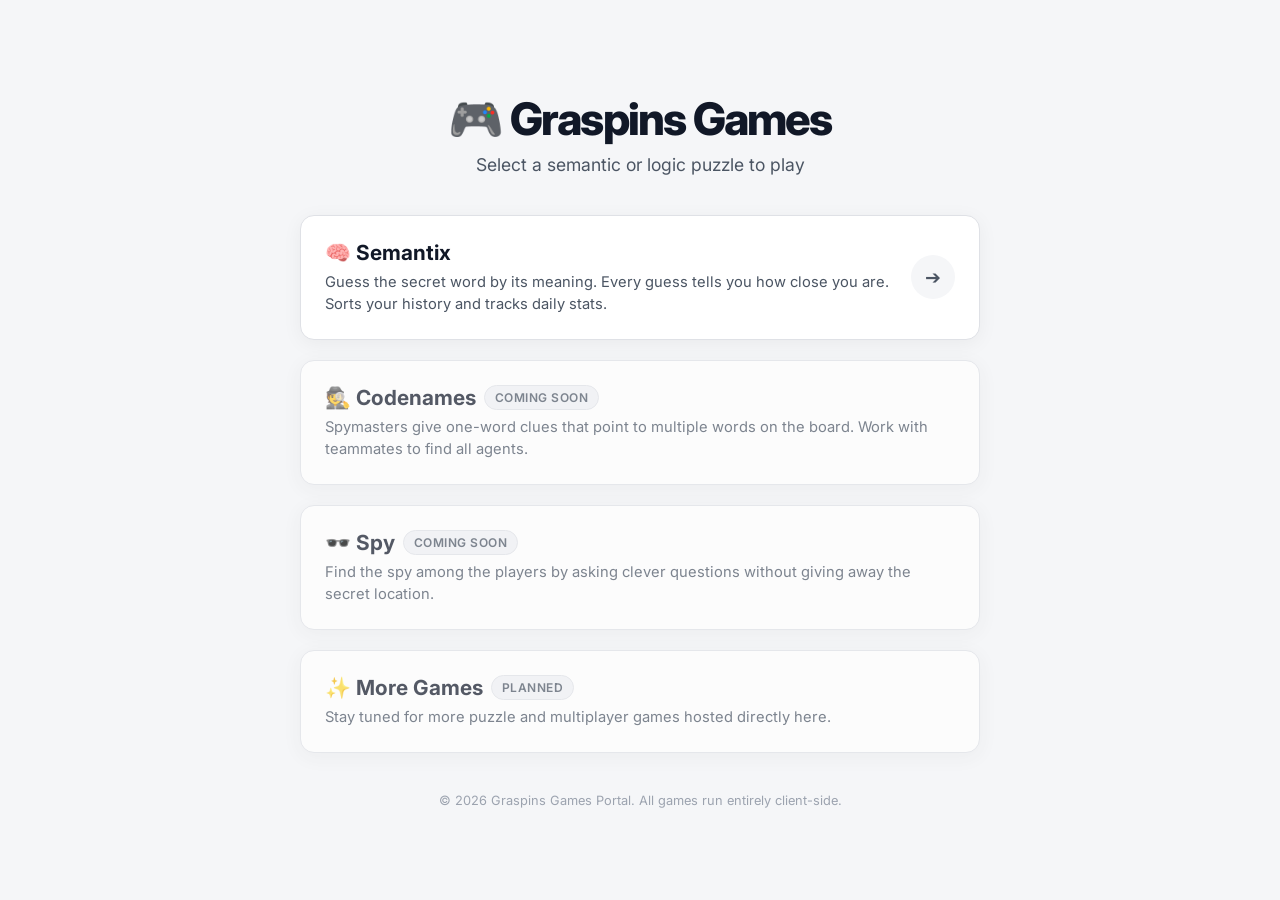
==== index.html @ 2d5f506f "Add Spy game to the list as coming soon" ====
<!DOCTYPE html>
<html lang="en">
<head>
  <meta charset="UTF-8">
  <meta name="viewport" content="width=device-width, initial-scale=1.0">
  <title>Games Portal — Graspins</title>
  <meta name="description" content="Play online word and logic games. Select a game to start playing.">
  <link rel="icon" href="data:image/svg+xml,<svg xmlns='http://www.w3.org/2000/svg' viewBox='0 0 100 100'><text y='.9em' font-size='90'>🎮</text></svg>">
  <link href="https://fonts.googleapis.com/css2?family=Inter:wght@300;400;500;600;700;800&display=swap" rel="stylesheet">
  <style>
    :root {
      --bg-page: #f5f6f8;
      --bg-card: #ffffff;
      --bg-hover: #fcfdfe;
      --border: #dfe1e6;
      --text-primary: #111827;
      --text-secondary: #4b5563;
      --text-muted: #9ca3af;
      --accent: #4f46e5;
      --accent-hover: #4338ca;
      --radius: 14px;
      --shadow: 0 4px 20px rgba(0, 0, 0, 0.05);
      --transition: all 0.25s ease;
    }

    * {
      box-sizing: border-box;
      margin: 0;
      padding: 0;
    }

    body {
      font-family: 'Inter', -apple-system, BlinkMacSystemFont, sans-serif;
      background: var(--bg-page);
      color: var(--text-primary);
      min-height: 100vh;
      display: flex;
      flex-direction: column;
      align-items: center;
      justify-content: center;
      padding: 24px;
    }

    .container {
      width: 100%;
      max-width: 680px;
      text-align: center;
    }

    header {
      margin-bottom: 40px;
    }

    .logo {
      font-size: 2.8rem;
      font-weight: 800;
      letter-spacing: -0.04em;
      color: var(--text-primary);
      display: flex;
      align-items: center;
      justify-content: center;
      gap: 12px;
      margin-bottom: 8px;
    }

    .subtitle {
      color: var(--text-secondary);
      font-size: 1.1rem;
      font-weight: 400;
    }

    .games-grid {
      display: flex;
      flex-direction: column;
      gap: 20px;
      margin-bottom: 40px;
    }

    .game-card {
      background: var(--bg-card);
      border: 1px solid var(--border);
      border-radius: var(--radius);
      padding: 24px;
      text-align: left;
      text-decoration: none;
      color: inherit;
      box-shadow: var(--shadow);
      display: flex;
      justify-content: space-between;
      align-items: center;
      transition: var(--transition);
      cursor: pointer;
      position: relative;
      overflow: hidden;
    }

    .game-card:hover {
      transform: translateY(-2px);
      border-color: var(--accent);
      box-shadow: 0 8px 30px rgba(79, 70, 229, 0.08);
    }

    .game-info {
      flex: 1;
      padding-right: 20px;
    }

    .game-title {
      font-size: 1.3rem;
      font-weight: 700;
      margin-bottom: 6px;
      display: flex;
      align-items: center;
      gap: 8px;
      color: var(--text-primary);
    }

    .game-desc {
      font-size: 0.92rem;
      color: var(--text-secondary);
      line-height: 1.5;
    }

    .game-arrow {
      width: 44px;
      height: 44px;
      background: var(--bg-page);
      border-radius: 50%;
      display: flex;
      align-items: center;
      justify-content: center;
      font-size: 1.2rem;
      color: var(--text-secondary);
      transition: var(--transition);
    }

    .game-card:hover .game-arrow {
      background: var(--accent);
      color: #fff;
      transform: translateX(4px);
    }

    /* Disabled/Coming Soon states */
    .game-card--disabled {
      cursor: not-allowed;
      opacity: 0.7;
    }

    .game-card--disabled:hover {
      transform: none;
      border-color: var(--border);
      box-shadow: var(--shadow);
    }

    .badge {
      font-size: 0.75rem;
      font-weight: 600;
      padding: 4px 10px;
      border-radius: 999px;
      text-transform: uppercase;
      letter-spacing: 0.04em;
    }

    .badge--coming-soon {
      background: #f0f1f4;
      color: var(--text-secondary);
      border: 1px solid var(--border);
    }

    footer {
      font-size: 0.8rem;
      color: var(--text-muted);
      margin-top: 20px;
    }

    @media (max-width: 480px) {
      .logo { font-size: 2.2rem; }
      .game-card { padding: 20px; }
      .game-arrow { display: none; }
    }
  </style>
</head>
<body>

  <div class="container">
    <header>
      <div class="logo">🎮 Graspins Games</div>
      <div class="subtitle">Select a semantic or logic puzzle to play</div>
    </header>

    <main class="games-grid">
      <!-- SEMANTIX -->
      <a href="Semantix/index.html" class="game-card" id="game-semantix">
        <div class="game-info">
          <div class="game-title">🧠 Semantix</div>
          <div class="game-desc">Guess the secret word by its meaning. Every guess tells you how close you are. Sorts your history and tracks daily stats.</div>
        </div>
        <div class="game-arrow">➔</div>
      </a>

      <!-- CODENAMES -->
      <div class="game-card game-card--disabled" id="game-codenames">
        <div class="game-info">
          <div class="game-title">
            🕵️ Codenames 
            <span class="badge badge--coming-soon">Coming Soon</span>
          </div>
          <div class="game-desc">Spymasters give one-word clues that point to multiple words on the board. Work with teammates to find all agents.</div>
        </div>
      </div>

      <!-- SPY -->
      <div class="game-card game-card--disabled" id="game-spy">
        <div class="game-info">
          <div class="game-title">
            🕶️ Spy 
            <span class="badge badge--coming-soon">Coming Soon</span>
          </div>
          <div class="game-desc">Find the spy among the players by asking clever questions without giving away the secret location.</div>
        </div>
      </div>

      <!-- FUTURE -->
      <div class="game-card game-card--disabled" id="game-future">
        <div class="game-info">
          <div class="game-title">
            ✨ More Games
            <span class="badge badge--coming-soon">Planned</span>
          </div>
          <div class="game-desc">Stay tuned for more puzzle and multiplayer games hosted directly here.</div>
        </div>
      </div>
    </main>

    <footer>
      &copy; 2026 Graspins Games Portal. All games run entirely client-side.
    </footer>
  </div>

</body>
</html>
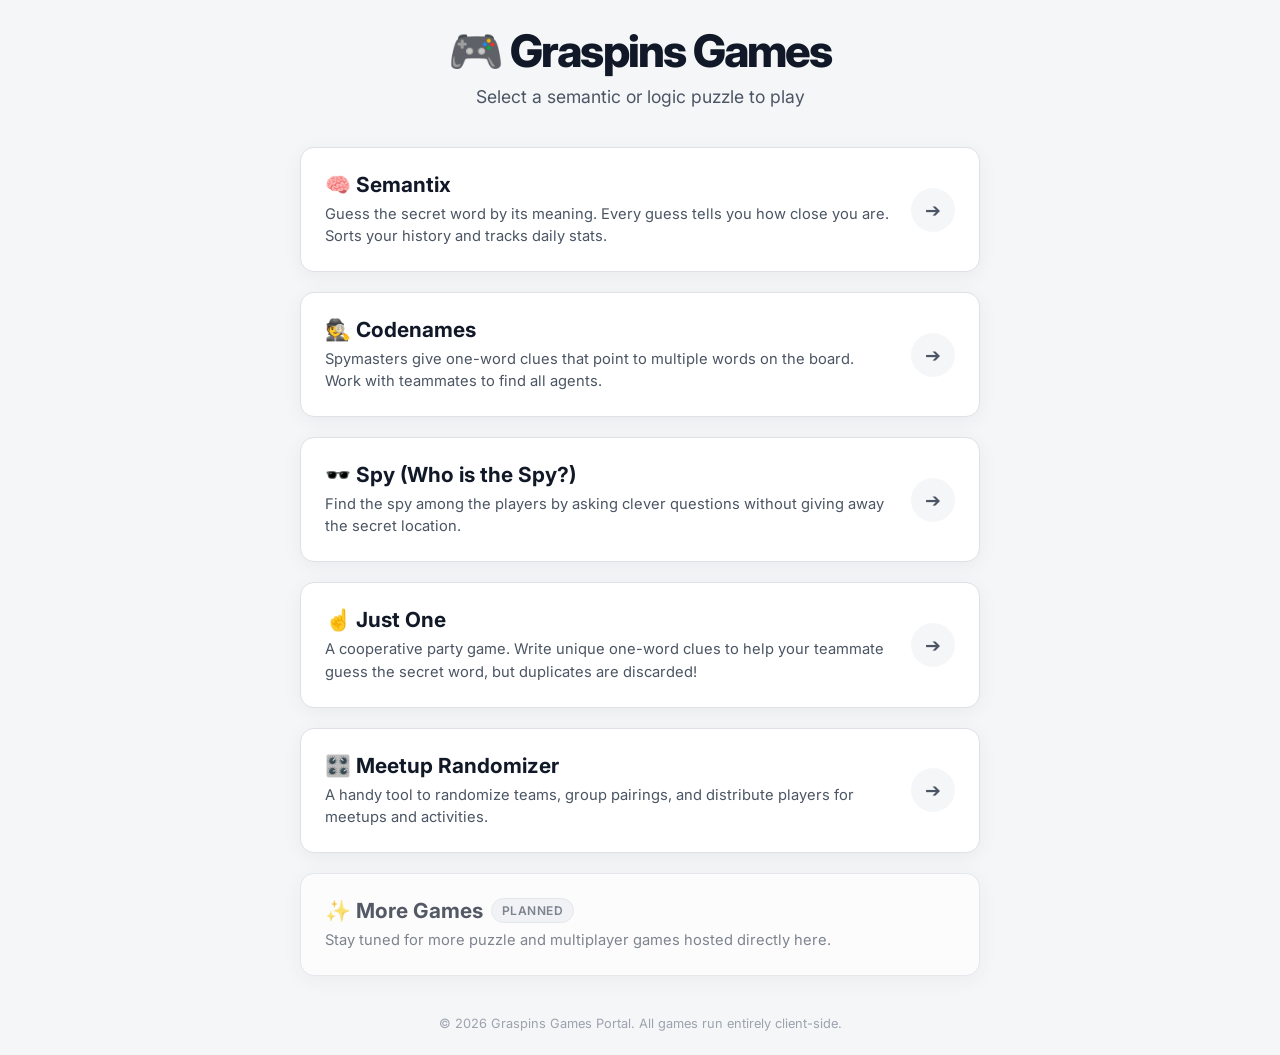
==== commit 618ab4d5: "feat: add new game modules for Just One, Mixer, Spy, and Codenames with updated project index" ====
--- a/index.html
+++ b/index.html
@@ -199,26 +199,40 @@
       </a>
 
       <!-- CODENAMES -->
-      <div class="game-card game-card--disabled" id="game-codenames">
-        <div class="game-info">
-          <div class="game-title">
-            🕵️ Codenames 
-            <span class="badge badge--coming-soon">Coming Soon</span>
-          </div>
+      <a href="codenames/index.html" class="game-card" id="game-codenames">
+        <div class="game-info">
+          <div class="game-title">🕵️ Codenames</div>
           <div class="game-desc">Spymasters give one-word clues that point to multiple words on the board. Work with teammates to find all agents.</div>
         </div>
-      </div>
+        <div class="game-arrow">➔</div>
+      </a>
 
       <!-- SPY -->
-      <div class="game-card game-card--disabled" id="game-spy">
-        <div class="game-info">
-          <div class="game-title">
-            🕶️ Spy 
-            <span class="badge badge--coming-soon">Coming Soon</span>
-          </div>
+      <a href="spy/index.html" class="game-card" id="game-spy">
+        <div class="game-info">
+          <div class="game-title">🕶️ Spy (Who is the Spy?)</div>
           <div class="game-desc">Find the spy among the players by asking clever questions without giving away the secret location.</div>
         </div>
-      </div>
+        <div class="game-arrow">➔</div>
+      </a>
+
+      <!-- JUST ONE -->
+      <a href="justone/index.html" class="game-card" id="game-justone">
+        <div class="game-info">
+          <div class="game-title">☝️ Just One</div>
+          <div class="game-desc">A cooperative party game. Write unique one-word clues to help your teammate guess the secret word, but duplicates are discarded!</div>
+        </div>
+        <div class="game-arrow">➔</div>
+      </a>
+
+      <!-- MEETUP RANDOMIZER -->
+      <a href="mixer/index.html" class="game-card" id="game-mixer">
+        <div class="game-info">
+          <div class="game-title">🎛️ Meetup Randomizer</div>
+          <div class="game-desc">A handy tool to randomize teams, group pairings, and distribute players for meetups and activities.</div>
+        </div>
+        <div class="game-arrow">➔</div>
+      </a>
 
       <!-- FUTURE -->
       <div class="game-card game-card--disabled" id="game-future">
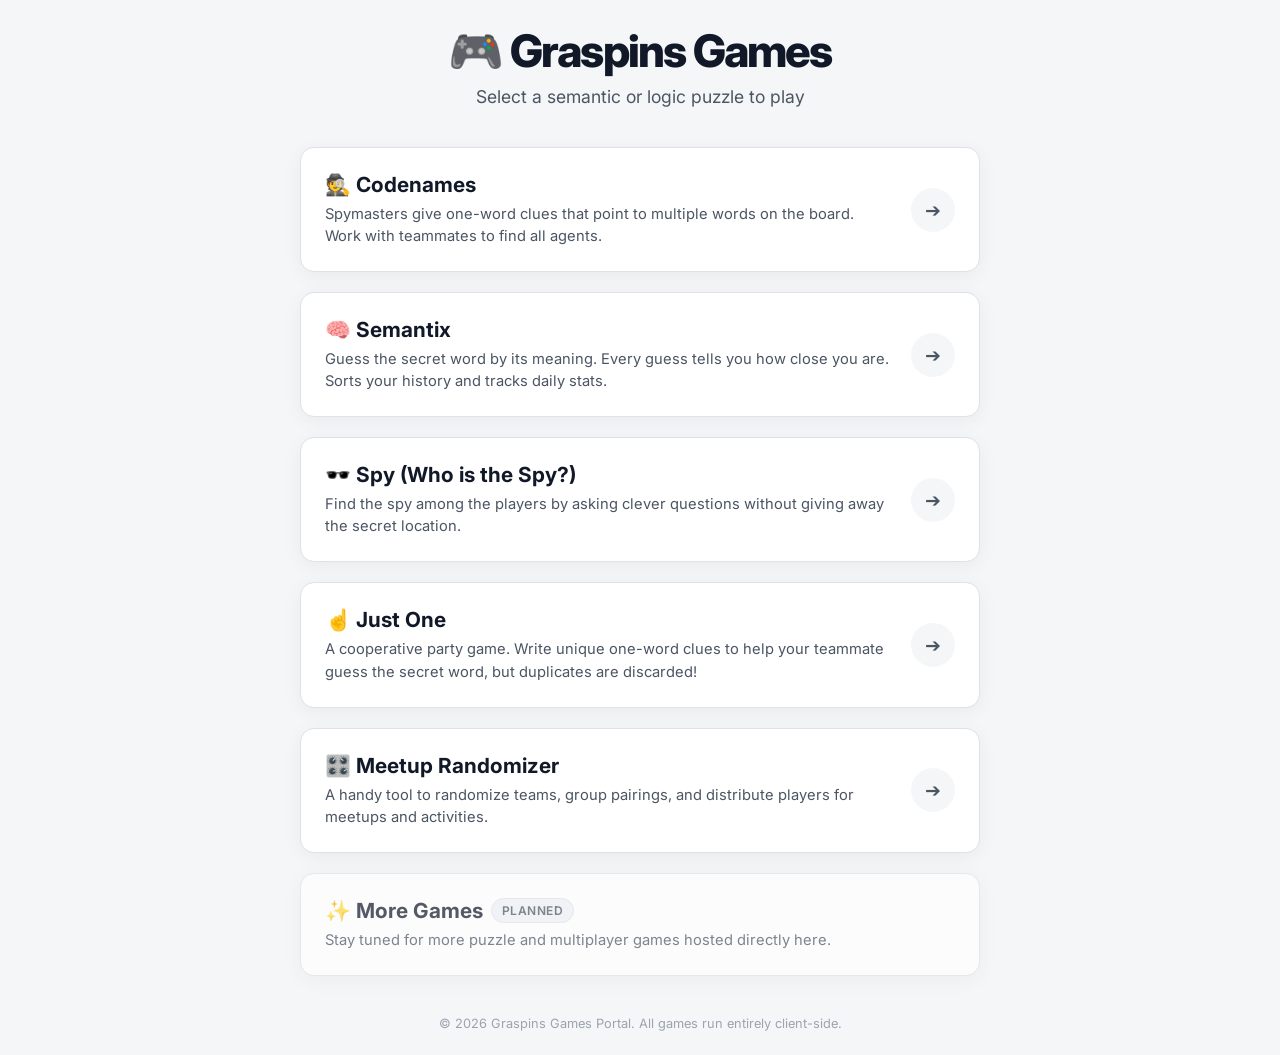
==== commit 2d50a27e: "style: refactor CSS indentation and formatting for consistency" ====
--- a/index.html
+++ b/index.html
@@ -1,255 +1,275 @@
 <!DOCTYPE html>
 <html lang="en">
+
 <head>
-  <meta charset="UTF-8">
-  <meta name="viewport" content="width=device-width, initial-scale=1.0">
-  <title>Games Portal — Graspins</title>
-  <meta name="description" content="Play online word and logic games. Select a game to start playing.">
-  <link rel="icon" href="data:image/svg+xml,<svg xmlns='http://www.w3.org/2000/svg' viewBox='0 0 100 100'><text y='.9em' font-size='90'>🎮</text></svg>">
-  <link href="https://fonts.googleapis.com/css2?family=Inter:wght@300;400;500;600;700;800&display=swap" rel="stylesheet">
-  <style>
-    :root {
-      --bg-page: #f5f6f8;
-      --bg-card: #ffffff;
-      --bg-hover: #fcfdfe;
-      --border: #dfe1e6;
-      --text-primary: #111827;
-      --text-secondary: #4b5563;
-      --text-muted: #9ca3af;
-      --accent: #4f46e5;
-      --accent-hover: #4338ca;
-      --radius: 14px;
-      --shadow: 0 4px 20px rgba(0, 0, 0, 0.05);
-      --transition: all 0.25s ease;
-    }
-
-    * {
-      box-sizing: border-box;
-      margin: 0;
-      padding: 0;
-    }
-
-    body {
-      font-family: 'Inter', -apple-system, BlinkMacSystemFont, sans-serif;
-      background: var(--bg-page);
-      color: var(--text-primary);
-      min-height: 100vh;
-      display: flex;
-      flex-direction: column;
-      align-items: center;
-      justify-content: center;
-      padding: 24px;
-    }
-
-    .container {
-      width: 100%;
-      max-width: 680px;
-      text-align: center;
-    }
-
-    header {
-      margin-bottom: 40px;
-    }
-
-    .logo {
-      font-size: 2.8rem;
-      font-weight: 800;
-      letter-spacing: -0.04em;
-      color: var(--text-primary);
-      display: flex;
-      align-items: center;
-      justify-content: center;
-      gap: 12px;
-      margin-bottom: 8px;
-    }
-
-    .subtitle {
-      color: var(--text-secondary);
-      font-size: 1.1rem;
-      font-weight: 400;
-    }
-
-    .games-grid {
-      display: flex;
-      flex-direction: column;
-      gap: 20px;
-      margin-bottom: 40px;
-    }
-
-    .game-card {
-      background: var(--bg-card);
-      border: 1px solid var(--border);
-      border-radius: var(--radius);
-      padding: 24px;
-      text-align: left;
-      text-decoration: none;
-      color: inherit;
-      box-shadow: var(--shadow);
-      display: flex;
-      justify-content: space-between;
-      align-items: center;
-      transition: var(--transition);
-      cursor: pointer;
-      position: relative;
-      overflow: hidden;
-    }
-
-    .game-card:hover {
-      transform: translateY(-2px);
-      border-color: var(--accent);
-      box-shadow: 0 8px 30px rgba(79, 70, 229, 0.08);
-    }
-
-    .game-info {
-      flex: 1;
-      padding-right: 20px;
-    }
-
-    .game-title {
-      font-size: 1.3rem;
-      font-weight: 700;
-      margin-bottom: 6px;
-      display: flex;
-      align-items: center;
-      gap: 8px;
-      color: var(--text-primary);
-    }
-
-    .game-desc {
-      font-size: 0.92rem;
-      color: var(--text-secondary);
-      line-height: 1.5;
-    }
-
-    .game-arrow {
-      width: 44px;
-      height: 44px;
-      background: var(--bg-page);
-      border-radius: 50%;
-      display: flex;
-      align-items: center;
-      justify-content: center;
-      font-size: 1.2rem;
-      color: var(--text-secondary);
-      transition: var(--transition);
-    }
-
-    .game-card:hover .game-arrow {
-      background: var(--accent);
-      color: #fff;
-      transform: translateX(4px);
-    }
-
-    /* Disabled/Coming Soon states */
-    .game-card--disabled {
-      cursor: not-allowed;
-      opacity: 0.7;
-    }
-
-    .game-card--disabled:hover {
-      transform: none;
-      border-color: var(--border);
-      box-shadow: var(--shadow);
-    }
-
-    .badge {
-      font-size: 0.75rem;
-      font-weight: 600;
-      padding: 4px 10px;
-      border-radius: 999px;
-      text-transform: uppercase;
-      letter-spacing: 0.04em;
-    }
-
-    .badge--coming-soon {
-      background: #f0f1f4;
-      color: var(--text-secondary);
-      border: 1px solid var(--border);
-    }
-
-    footer {
-      font-size: 0.8rem;
-      color: var(--text-muted);
-      margin-top: 20px;
-    }
-
-    @media (max-width: 480px) {
-      .logo { font-size: 2.2rem; }
-      .game-card { padding: 20px; }
-      .game-arrow { display: none; }
-    }
-  </style>
+    <meta charset="UTF-8">
+    <meta name="viewport" content="width=device-width, initial-scale=1.0">
+    <title>Games Portal — Graspins</title>
+    <meta name="description" content="Play online word and logic games. Select a game to start playing.">
+    <link rel="icon"
+        href="data:image/svg+xml,<svg xmlns='http://www.w3.org/2000/svg' viewBox='0 0 100 100'><text y='.9em' font-size='90'>🎮</text></svg>">
+    <link href="https://fonts.googleapis.com/css2?family=Inter:wght@300;400;500;600;700;800&display=swap"
+        rel="stylesheet">
+    <style>
+        :root {
+            --bg-page: #f5f6f8;
+            --bg-card: #ffffff;
+            --bg-hover: #fcfdfe;
+            --border: #dfe1e6;
+            --text-primary: #111827;
+            --text-secondary: #4b5563;
+            --text-muted: #9ca3af;
+            --accent: #4f46e5;
+            --accent-hover: #4338ca;
+            --radius: 14px;
+            --shadow: 0 4px 20px rgba(0, 0, 0, 0.05);
+            --transition: all 0.25s ease;
+        }
+
+        * {
+            box-sizing: border-box;
+            margin: 0;
+            padding: 0;
+        }
+
+        body {
+            font-family: 'Inter', -apple-system, BlinkMacSystemFont, sans-serif;
+            background: var(--bg-page);
+            color: var(--text-primary);
+            min-height: 100vh;
+            display: flex;
+            flex-direction: column;
+            align-items: center;
+            justify-content: center;
+            padding: 24px;
+        }
+
+        .container {
+            width: 100%;
+            max-width: 680px;
+            text-align: center;
+        }
+
+        header {
+            margin-bottom: 40px;
+        }
+
+        .logo {
+            font-size: 2.8rem;
+            font-weight: 800;
+            letter-spacing: -0.04em;
+            color: var(--text-primary);
+            display: flex;
+            align-items: center;
+            justify-content: center;
+            gap: 12px;
+            margin-bottom: 8px;
+        }
+
+        .subtitle {
+            color: var(--text-secondary);
+            font-size: 1.1rem;
+            font-weight: 400;
+        }
+
+        .games-grid {
+            display: flex;
+            flex-direction: column;
+            gap: 20px;
+            margin-bottom: 40px;
+        }
+
+        .game-card {
+            background: var(--bg-card);
+            border: 1px solid var(--border);
+            border-radius: var(--radius);
+            padding: 24px;
+            text-align: left;
+            text-decoration: none;
+            color: inherit;
+            box-shadow: var(--shadow);
+            display: flex;
+            justify-content: space-between;
+            align-items: center;
+            transition: var(--transition);
+            cursor: pointer;
+            position: relative;
+            overflow: hidden;
+        }
+
+        .game-card:hover {
+            transform: translateY(-2px);
+            border-color: var(--accent);
+            box-shadow: 0 8px 30px rgba(79, 70, 229, 0.08);
+        }
+
+        .game-info {
+            flex: 1;
+            padding-right: 20px;
+        }
+
+        .game-title {
+            font-size: 1.3rem;
+            font-weight: 700;
+            margin-bottom: 6px;
+            display: flex;
+            align-items: center;
+            gap: 8px;
+            color: var(--text-primary);
+        }
+
+        .game-desc {
+            font-size: 0.92rem;
+            color: var(--text-secondary);
+            line-height: 1.5;
+        }
+
+        .game-arrow {
+            width: 44px;
+            height: 44px;
+            background: var(--bg-page);
+            border-radius: 50%;
+            display: flex;
+            align-items: center;
+            justify-content: center;
+            font-size: 1.2rem;
+            color: var(--text-secondary);
+            transition: var(--transition);
+        }
+
+        .game-card:hover .game-arrow {
+            background: var(--accent);
+            color: #fff;
+            transform: translateX(4px);
+        }
+
+        /* Disabled/Coming Soon states */
+        .game-card--disabled {
+            cursor: not-allowed;
+            opacity: 0.7;
+        }
+
+        .game-card--disabled:hover {
+            transform: none;
+            border-color: var(--border);
+            box-shadow: var(--shadow);
+        }
+
+        .badge {
+            font-size: 0.75rem;
+            font-weight: 600;
+            padding: 4px 10px;
+            border-radius: 999px;
+            text-transform: uppercase;
+            letter-spacing: 0.04em;
+        }
+
+        .badge--coming-soon {
+            background: #f0f1f4;
+            color: var(--text-secondary);
+            border: 1px solid var(--border);
+        }
+
+        footer {
+            font-size: 0.8rem;
+            color: var(--text-muted);
+            margin-top: 20px;
+        }
+
+        @media (max-width: 480px) {
+            .logo {
+                font-size: 2.2rem;
+            }
+
+            .game-card {
+                padding: 20px;
+            }
+
+            .game-arrow {
+                display: none;
+            }
+        }
+    </style>
 </head>
+
 <body>
 
-  <div class="container">
-    <header>
-      <div class="logo">🎮 Graspins Games</div>
-      <div class="subtitle">Select a semantic or logic puzzle to play</div>
-    </header>
-
-    <main class="games-grid">
-      <!-- SEMANTIX -->
-      <a href="Semantix/index.html" class="game-card" id="game-semantix">
-        <div class="game-info">
-          <div class="game-title">🧠 Semantix</div>
-          <div class="game-desc">Guess the secret word by its meaning. Every guess tells you how close you are. Sorts your history and tracks daily stats.</div>
-        </div>
-        <div class="game-arrow">➔</div>
-      </a>
-
-      <!-- CODENAMES -->
-      <a href="codenames/index.html" class="game-card" id="game-codenames">
-        <div class="game-info">
-          <div class="game-title">🕵️ Codenames</div>
-          <div class="game-desc">Spymasters give one-word clues that point to multiple words on the board. Work with teammates to find all agents.</div>
-        </div>
-        <div class="game-arrow">➔</div>
-      </a>
-
-      <!-- SPY -->
-      <a href="spy/index.html" class="game-card" id="game-spy">
-        <div class="game-info">
-          <div class="game-title">🕶️ Spy (Who is the Spy?)</div>
-          <div class="game-desc">Find the spy among the players by asking clever questions without giving away the secret location.</div>
-        </div>
-        <div class="game-arrow">➔</div>
-      </a>
-
-      <!-- JUST ONE -->
-      <a href="justone/index.html" class="game-card" id="game-justone">
-        <div class="game-info">
-          <div class="game-title">☝️ Just One</div>
-          <div class="game-desc">A cooperative party game. Write unique one-word clues to help your teammate guess the secret word, but duplicates are discarded!</div>
-        </div>
-        <div class="game-arrow">➔</div>
-      </a>
-
-      <!-- MEETUP RANDOMIZER -->
-      <a href="mixer/index.html" class="game-card" id="game-mixer">
-        <div class="game-info">
-          <div class="game-title">🎛️ Meetup Randomizer</div>
-          <div class="game-desc">A handy tool to randomize teams, group pairings, and distribute players for meetups and activities.</div>
-        </div>
-        <div class="game-arrow">➔</div>
-      </a>
-
-      <!-- FUTURE -->
-      <div class="game-card game-card--disabled" id="game-future">
-        <div class="game-info">
-          <div class="game-title">
-            ✨ More Games
-            <span class="badge badge--coming-soon">Planned</span>
-          </div>
-          <div class="game-desc">Stay tuned for more puzzle and multiplayer games hosted directly here.</div>
-        </div>
-      </div>
-    </main>
-
-    <footer>
-      &copy; 2026 Graspins Games Portal. All games run entirely client-side.
-    </footer>
-  </div>
+    <div class="container">
+        <header>
+            <div class="logo">🎮 Graspins Games</div>
+            <div class="subtitle">Select a semantic or logic puzzle to play</div>
+        </header>
+
+        <main class="games-grid">
+
+            <!-- CODENAMES -->
+            <a href="codenames/index.html" class="game-card" id="game-codenames">
+                <div class="game-info">
+                    <div class="game-title">🕵️ Codenames</div>
+                    <div class="game-desc">Spymasters give one-word clues that point to multiple words on the board.
+                        Work
+                        with teammates to find all agents.</div>
+                </div>
+                <div class="game-arrow">➔</div>
+            </a>
+
+            <!-- SEMANTIX -->
+            <a href="Semantix/index.html" class="game-card" id="game-semantix">
+                <div class="game-info">
+                    <div class="game-title">🧠 Semantix</div>
+                    <div class="game-desc">Guess the secret word by its meaning. Every guess tells you how close you
+                        are. Sorts your history and tracks daily stats.</div>
+                </div>
+                <div class="game-arrow">➔</div>
+            </a>
+
+            <!-- SPY -->
+            <a href="spy/index.html" class="game-card" id="game-spy">
+                <div class="game-info">
+                    <div class="game-title">🕶️ Spy (Who is the Spy?)</div>
+                    <div class="game-desc">Find the spy among the players by asking clever questions without giving away
+                        the secret location.</div>
+                </div>
+                <div class="game-arrow">➔</div>
+            </a>
+
+            <!-- JUST ONE -->
+            <a href="justone/index.html" class="game-card" id="game-justone">
+                <div class="game-info">
+                    <div class="game-title">☝️ Just One</div>
+                    <div class="game-desc">A cooperative party game. Write unique one-word clues to help your teammate
+                        guess the secret word, but duplicates are discarded!</div>
+                </div>
+                <div class="game-arrow">➔</div>
+            </a>
+
+            <!-- MEETUP RANDOMIZER -->
+            <a href="mixer/index.html" class="game-card" id="game-mixer">
+                <div class="game-info">
+                    <div class="game-title">🎛️ Meetup Randomizer</div>
+                    <div class="game-desc">A handy tool to randomize teams, group pairings, and distribute players for
+                        meetups and activities.</div>
+                </div>
+                <div class="game-arrow">➔</div>
+            </a>
+
+            <!-- FUTURE -->
+            <div class="game-card game-card--disabled" id="game-future">
+                <div class="game-info">
+                    <div class="game-title">
+                        ✨ More Games
+                        <span class="badge badge--coming-soon">Planned</span>
+                    </div>
+                    <div class="game-desc">Stay tuned for more puzzle and multiplayer games hosted directly here.</div>
+                </div>
+            </div>
+        </main>
+
+        <footer>
+            &copy; 2026 Graspins Games Portal. All games run entirely client-side.
+        </footer>
+    </div>
 
 </body>
+
 </html>
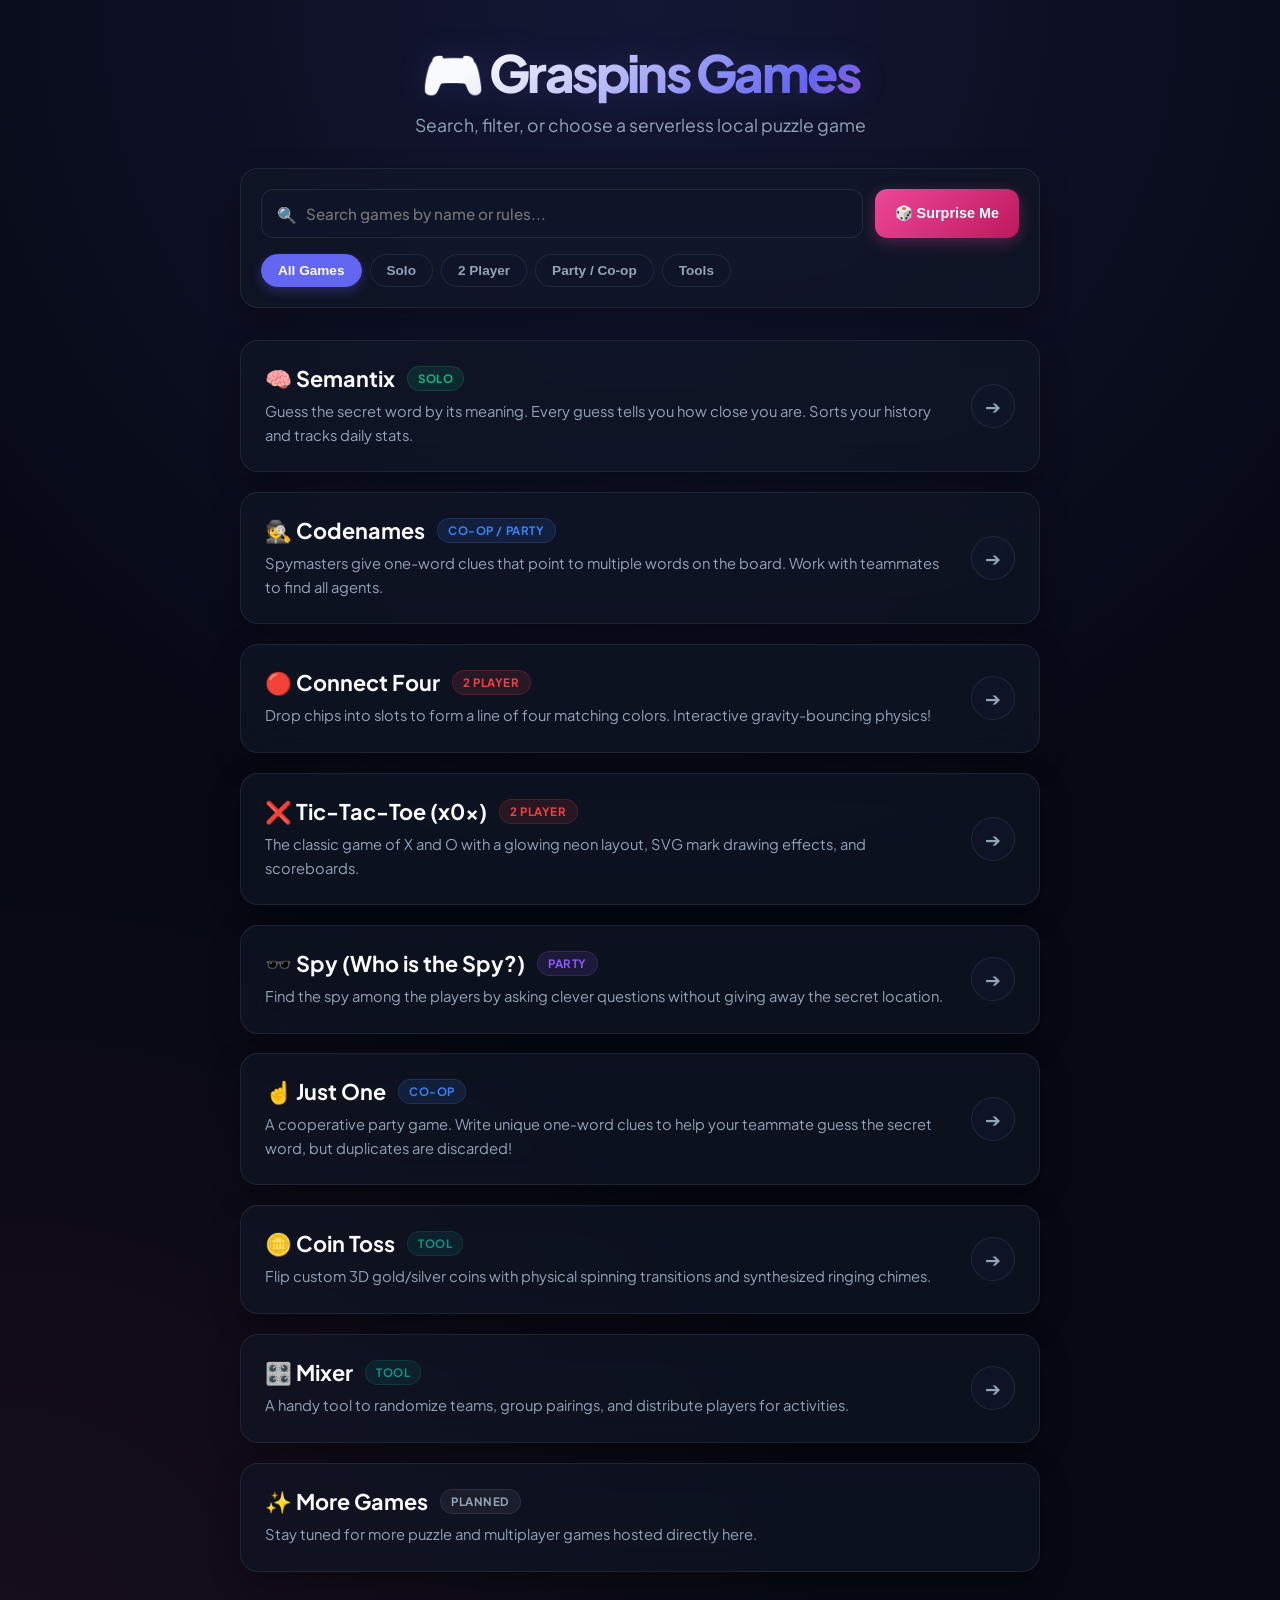
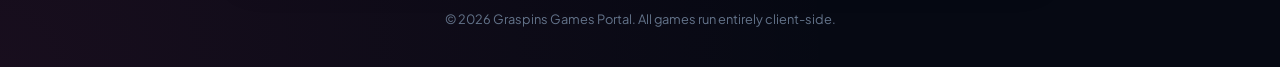
==== commit 48460476: "feat: add Tic-Tac-Toe, Cointoss, and Connect4 games with initial project structure" ====
--- a/index.html
+++ b/index.html
@@ -1,29 +1,27 @@
 <!DOCTYPE html>
 <html lang="en">
-
 <head>
     <meta charset="UTF-8">
     <meta name="viewport" content="width=device-width, initial-scale=1.0">
-    <title>Games Portal — Graspins</title>
-    <meta name="description" content="Play online word and logic games. Select a game to start playing.">
-    <link rel="icon"
-        href="data:image/svg+xml,<svg xmlns='http://www.w3.org/2000/svg' viewBox='0 0 100 100'><text y='.9em' font-size='90'>🎮</text></svg>">
-    <link href="https://fonts.googleapis.com/css2?family=Inter:wght@300;400;500;600;700;800&display=swap"
-        rel="stylesheet">
+    <title>Graspins Games Portal</title>
+    <meta name="description" content="Play online word, logic, and local 2-player board games. Select a category or search to find your game.">
+    <link rel="icon" href="data:image/svg+xml,<svg xmlns='http://www.w3.org/2000/svg' viewBox='0 0 100 100'><text y='.9em' font-size='90'>🎮</text></svg>">
+    <link href="https://fonts.googleapis.com/css2?family=Plus+Jakarta+Sans:wght@300;400;500;600;700;800&display=swap" rel="stylesheet">
     <style>
         :root {
-            --bg-page: #f5f6f8;
-            --bg-card: #ffffff;
-            --bg-hover: #fcfdfe;
-            --border: #dfe1e6;
-            --text-primary: #111827;
-            --text-secondary: #4b5563;
-            --text-muted: #9ca3af;
-            --accent: #4f46e5;
-            --accent-hover: #4338ca;
-            --radius: 14px;
-            --shadow: 0 4px 20px rgba(0, 0, 0, 0.05);
-            --transition: all 0.25s ease;
+            --bg-page: #060913;
+            --bg-card: rgba(17, 24, 39, 0.6);
+            --bg-hover: rgba(30, 41, 59, 0.8);
+            --border: rgba(255, 255, 255, 0.08);
+            --border-hover: rgba(99, 102, 241, 0.4);
+            --text-primary: #f8fafc;
+            --text-secondary: #94a3b8;
+            --text-muted: #64748b;
+            --accent: #6366f1;
+            --accent-hover: #4f46e5;
+            --radius: 18px;
+            --shadow: 0 10px 30px rgba(0, 0, 0, 0.3);
+            --transition: all 0.3s cubic-bezier(0.4, 0, 0.2, 1);
         }
 
         * {
@@ -33,37 +31,44 @@
         }
 
         body {
-            font-family: 'Inter', -apple-system, BlinkMacSystemFont, sans-serif;
+            font-family: 'Plus Jakarta Sans', sans-serif;
             background: var(--bg-page);
+            background-image: 
+                radial-gradient(circle at 50% 0%, rgba(99, 102, 241, 0.15) 0%, transparent 50%),
+                radial-gradient(circle at 0% 100%, rgba(236, 72, 153, 0.08) 0%, transparent 40%);
             color: var(--text-primary);
             min-height: 100vh;
             display: flex;
             flex-direction: column;
             align-items: center;
-            justify-content: center;
-            padding: 24px;
+            justify-content: flex-start;
+            padding: 40px 24px;
+            overflow-y: scroll;
         }
 
         .container {
             width: 100%;
-            max-width: 680px;
+            max-width: 800px;
             text-align: center;
         }
 
         header {
-            margin-bottom: 40px;
+            margin-bottom: 32px;
         }
 
         .logo {
-            font-size: 2.8rem;
+            font-size: 3.2rem;
             font-weight: 800;
-            letter-spacing: -0.04em;
-            color: var(--text-primary);
+            letter-spacing: -0.05em;
+            margin-bottom: 8px;
+            background: linear-gradient(135deg, #f8fafc 30%, #6366f1 70%, #ec4899 100%);
+            -webkit-background-clip: text;
+            -webkit-text-fill-color: transparent;
+            filter: drop-shadow(0 0 15px rgba(99, 102, 241, 0.15));
             display: flex;
             align-items: center;
             justify-content: center;
-            gap: 12px;
-            margin-bottom: 8px;
+            gap: 16px;
         }
 
         .subtitle {
@@ -72,9 +77,127 @@
             font-weight: 400;
         }
 
+        /* Filter & Search Bar Section */
+        .controls-panel {
+            background: var(--bg-card);
+            border: 1px solid var(--border);
+            backdrop-filter: blur(16px);
+            border-radius: var(--radius);
+            padding: 20px;
+            margin-bottom: 32px;
+            box-shadow: var(--shadow);
+            display: flex;
+            flex-direction: column;
+            gap: 16px;
+        }
+
+        .search-row {
+            display: flex;
+            gap: 12px;
+            width: 100%;
+        }
+
+        .search-wrapper {
+            position: relative;
+            flex: 1;
+        }
+
+        .search-wrapper::before {
+            content: "🔍";
+            position: absolute;
+            left: 16px;
+            top: 50%;
+            transform: translateY(-50%);
+            font-size: 1rem;
+            color: var(--text-secondary);
+            pointer-events: none;
+        }
+
+        .search-input {
+            width: 100%;
+            background: rgba(15, 23, 42, 0.8);
+            border: 1px solid var(--border);
+            border-radius: 12px;
+            padding: 14px 14px 14px 44px;
+            color: #fff;
+            font-family: inherit;
+            font-size: 0.95rem;
+            font-weight: 500;
+            transition: var(--transition);
+        }
+
+        .search-input:focus {
+            outline: none;
+            border-color: var(--accent);
+            box-shadow: 0 0 15px rgba(99, 102, 241, 0.2);
+            background: rgba(15, 23, 42, 0.95);
+        }
+
+        .btn-surprise {
+            background: linear-gradient(135deg, #ec4899 0%, #be185d 100%);
+            color: #fff;
+            border: none;
+            border-radius: 12px;
+            padding: 0 20px;
+            font-size: 0.9rem;
+            font-weight: 700;
+            cursor: pointer;
+            box-shadow: 0 4px 15px rgba(236, 72, 153, 0.3);
+            white-space: nowrap;
+            transition: var(--transition);
+            display: flex;
+            align-items: center;
+            gap: 8px;
+        }
+
+        .btn-surprise:hover {
+            transform: translateY(-1px);
+            box-shadow: 0 6px 20px rgba(236, 72, 153, 0.45);
+        }
+
+        .btn-surprise:disabled {
+            background: var(--bg-hover);
+            color: var(--text-muted);
+            box-shadow: none;
+            cursor: not-allowed;
+            transform: none;
+        }
+
+        .filter-tabs {
+            display: flex;
+            gap: 8px;
+            flex-wrap: wrap;
+            justify-content: flex-start;
+        }
+
+        .filter-tab {
+            background: rgba(15, 23, 42, 0.5);
+            border: 1px solid var(--border);
+            color: var(--text-secondary);
+            padding: 8px 16px;
+            border-radius: 20px;
+            font-size: 0.85rem;
+            font-weight: 600;
+            cursor: pointer;
+            transition: var(--transition);
+        }
+
+        .filter-tab:hover {
+            color: var(--text-primary);
+            border-color: rgba(255, 255, 255, 0.2);
+        }
+
+        .filter-tab--active {
+            background: var(--accent);
+            border-color: var(--accent);
+            color: #fff;
+            box-shadow: 0 4px 12px rgba(99, 102, 241, 0.3);
+        }
+
+        /* Games Grid List */
         .games-grid {
-            display: flex;
-            flex-direction: column;
+            display: grid;
+            grid-template-columns: 1fr;
             gap: 20px;
             margin-bottom: 40px;
         }
@@ -83,6 +206,7 @@
             background: var(--bg-card);
             border: 1px solid var(--border);
             border-radius: var(--radius);
+            backdrop-filter: blur(16px);
             padding: 24px;
             text-align: left;
             text-decoration: none;
@@ -94,13 +218,31 @@
             transition: var(--transition);
             cursor: pointer;
             position: relative;
-            overflow: hidden;
+            animation: fadeIn 0.4s cubic-bezier(0.2, 0.8, 0.2, 1) forwards;
+        }
+
+        .game-card.hidden {
+            display: none !important;
+        }
+
+        @keyframes fadeIn {
+            from { opacity: 0; transform: translateY(16px) scale(0.98); }
+            to { opacity: 1; transform: translateY(0) scale(1); }
         }
 
         .game-card:hover {
-            transform: translateY(-2px);
-            border-color: var(--accent);
-            box-shadow: 0 8px 30px rgba(79, 70, 229, 0.08);
+            transform: translateY(-3px);
+            border-color: var(--border-hover);
+            box-shadow: 0 10px 30px rgba(99, 102, 241, 0.15);
+            background: var(--bg-hover);
+        }
+
+        /* Card highlight during Shuffle */
+        .game-card.card--highlighted {
+            border-color: #ec4899 !important;
+            box-shadow: 0 0 25px rgba(236, 72, 153, 0.6) !important;
+            transform: translateY(-6px) scale(1.02) !important;
+            background: rgba(236, 72, 153, 0.12) !important;
         }
 
         .game-info {
@@ -109,25 +251,26 @@
         }
 
         .game-title {
-            font-size: 1.3rem;
+            font-size: 1.35rem;
             font-weight: 700;
-            margin-bottom: 6px;
+            margin-bottom: 8px;
             display: flex;
             align-items: center;
-            gap: 8px;
+            gap: 12px;
             color: var(--text-primary);
         }
 
         .game-desc {
             font-size: 0.92rem;
             color: var(--text-secondary);
-            line-height: 1.5;
+            line-height: 1.6;
         }
 
         .game-arrow {
             width: 44px;
             height: 44px;
-            background: var(--bg-page);
+            background: rgba(15, 23, 42, 0.8);
+            border: 1px solid var(--border);
             border-radius: 50%;
             display: flex;
             align-items: center;
@@ -139,35 +282,45 @@
 
         .game-card:hover .game-arrow {
             background: var(--accent);
+            border-color: var(--accent);
             color: #fff;
             transform: translateX(4px);
         }
 
-        /* Disabled/Coming Soon states */
+        /* Disabled Card */
         .game-card--disabled {
             cursor: not-allowed;
-            opacity: 0.7;
+            opacity: 0.5;
         }
 
         .game-card--disabled:hover {
             transform: none;
             border-color: var(--border);
             box-shadow: var(--shadow);
-        }
-
+            background: var(--bg-card);
+        }
+
+        /* Categorized Badges */
         .badge {
-            font-size: 0.75rem;
-            font-weight: 600;
+            font-size: 0.72rem;
+            font-weight: 700;
             padding: 4px 10px;
             border-radius: 999px;
             text-transform: uppercase;
-            letter-spacing: 0.04em;
-        }
+            letter-spacing: 0.05em;
+            border: 1px solid transparent;
+        }
+
+        .badge--solo { background: rgba(16, 185, 129, 0.12); color: #10b981; border-color: rgba(16, 185, 129, 0.2); }
+        .badge--coop { background: rgba(59, 130, 246, 0.12); color: #3b82f6; border-color: rgba(59, 130, 246, 0.2); }
+        .badge--party { background: rgba(139, 92, 246, 0.12); color: #8b5cf6; border-color: rgba(139, 92, 246, 0.2); }
+        .badge--2player { background: rgba(239, 68, 68, 0.12); color: #ef4444; border-color: rgba(239, 68, 68, 0.2); }
+        .badge--tool { background: rgba(13, 148, 136, 0.12); color: #0d9488; border-color: rgba(13, 148, 136, 0.2); }
 
         .badge--coming-soon {
-            background: #f0f1f4;
+            background: rgba(255, 255, 255, 0.05);
             color: var(--text-secondary);
-            border: 1px solid var(--border);
+            border-color: var(--border);
         }
 
         footer {
@@ -176,57 +329,101 @@
             margin-top: 20px;
         }
 
-        @media (max-width: 480px) {
-            .logo {
-                font-size: 2.2rem;
-            }
-
-            .game-card {
-                padding: 20px;
-            }
-
-            .game-arrow {
-                display: none;
-            }
+        @media (max-width: 640px) {
+            .logo { font-size: 2.4rem; }
+            .controls-panel { padding: 14px; }
+            .search-row { flex-direction: column; }
+            .btn-surprise { height: 48px; justify-content: center; }
+            .game-arrow { display: none; }
         }
     </style>
 </head>
-
 <body>
 
     <div class="container">
         <header>
             <div class="logo">🎮 Graspins Games</div>
-            <div class="subtitle">Select a semantic or logic puzzle to play</div>
+            <div class="subtitle">Search, filter, or choose a serverless local puzzle game</div>
         </header>
 
-        <main class="games-grid">
-
-            <!-- CODENAMES -->
-            <a href="codenames/index.html" class="game-card" id="game-codenames">
-                <div class="game-info">
-                    <div class="game-title">🕵️ Codenames</div>
-                    <div class="game-desc">Spymasters give one-word clues that point to multiple words on the board.
-                        Work
-                        with teammates to find all agents.</div>
-                </div>
-                <div class="game-arrow">➔</div>
-            </a>
+        <!-- Controls Dashboard -->
+        <div class="controls-panel">
+            <div class="search-row">
+                <div class="search-wrapper">
+                    <input type="text" id="search-input" class="search-input" placeholder="Search games by name or rules..." autocomplete="off">
+                </div>
+                <button class="btn-surprise" id="btn-surprise">🎲 Surprise Me</button>
+            </div>
+            
+            <div class="filter-tabs">
+                <button class="filter-tab filter-tab--active" data-filter="all">All Games</button>
+                <button class="filter-tab" data-filter="solo">Solo</button>
+                <button class="filter-tab" data-filter="2player">2 Player</button>
+                <button class="filter-tab" data-filter="party">Party / Co-op</button>
+                <button class="filter-tab" data-filter="tool">Tools</button>
+            </div>
+        </div>
+
+        <!-- Games List Grid -->
+        <main class="games-grid" id="games-grid">
 
             <!-- SEMANTIX -->
-            <a href="Semantix/index.html" class="game-card" id="game-semantix">
-                <div class="game-info">
-                    <div class="game-title">🧠 Semantix</div>
+            <a href="Semantix/index.html" class="game-card" data-category="solo">
+                <div class="game-info">
+                    <div class="game-title">
+                        🧠 Semantix
+                        <span class="badge badge--solo">Solo</span>
+                    </div>
                     <div class="game-desc">Guess the secret word by its meaning. Every guess tells you how close you
                         are. Sorts your history and tracks daily stats.</div>
                 </div>
                 <div class="game-arrow">➔</div>
             </a>
 
+            <!-- CODENAMES -->
+            <a href="codenames/index.html" class="game-card" data-category="party">
+                <div class="game-info">
+                    <div class="game-title">
+                        🕵️ Codenames
+                        <span class="badge badge--coop">Co-op / Party</span>
+                    </div>
+                    <div class="game-desc">Spymasters give one-word clues that point to multiple words on the board.
+                        Work with teammates to find all agents.</div>
+                </div>
+                <div class="game-arrow">➔</div>
+            </a>
+
+            <!-- CONNECT FOUR -->
+            <a href="connect4/index.html" class="game-card" data-category="2player">
+                <div class="game-info">
+                    <div class="game-title">
+                        🔴 Connect Four
+                        <span class="badge badge--2player">2 Player</span>
+                    </div>
+                    <div class="game-desc">Drop chips into slots to form a line of four matching colors. Interactive gravity-bouncing physics!</div>
+                </div>
+                <div class="game-arrow">➔</div>
+            </a>
+
+            <!-- TIC-TAC-TOE -->
+            <a href="tictactoe/index.html" class="game-card" data-category="2player">
+                <div class="game-info">
+                    <div class="game-title">
+                        ❌ Tic-Tac-Toe (x0x)
+                        <span class="badge badge--2player">2 Player</span>
+                    </div>
+                    <div class="game-desc">The classic game of X and O with a glowing neon layout, SVG mark drawing effects, and scoreboards.</div>
+                </div>
+                <div class="game-arrow">➔</div>
+            </a>
+
             <!-- SPY -->
-            <a href="spy/index.html" class="game-card" id="game-spy">
-                <div class="game-info">
-                    <div class="game-title">🕶️ Spy (Who is the Spy?)</div>
+            <a href="spy/index.html" class="game-card" data-category="party">
+                <div class="game-info">
+                    <div class="game-title">
+                        🕶️ Spy (Who is the Spy?)
+                        <span class="badge badge--party">Party</span>
+                    </div>
                     <div class="game-desc">Find the spy among the players by asking clever questions without giving away
                         the secret location.</div>
                 </div>
@@ -234,21 +431,39 @@
             </a>
 
             <!-- JUST ONE -->
-            <a href="justone/index.html" class="game-card" id="game-justone">
-                <div class="game-info">
-                    <div class="game-title">☝️ Just One</div>
+            <a href="justone/index.html" class="game-card" data-category="party">
+                <div class="game-info">
+                    <div class="game-title">
+                        ☝️ Just One
+                        <span class="badge badge--coop">Co-op</span>
+                    </div>
                     <div class="game-desc">A cooperative party game. Write unique one-word clues to help your teammate
                         guess the secret word, but duplicates are discarded!</div>
                 </div>
                 <div class="game-arrow">➔</div>
             </a>
 
-            <!-- MEETUP RANDOMIZER -->
-            <a href="mixer/index.html" class="game-card" id="game-mixer">
-                <div class="game-info">
-                    <div class="game-title">🎛️ Meetup Randomizer</div>
+            <!-- COIN TOSS -->
+            <a href="cointoss/index.html" class="game-card" data-category="tool">
+                <div class="game-info">
+                    <div class="game-title">
+                        🪙 Coin Toss
+                        <span class="badge badge--tool">Tool</span>
+                    </div>
+                    <div class="game-desc">Flip custom 3D gold/silver coins with physical spinning transitions and synthesized ringing chimes.</div>
+                </div>
+                <div class="game-arrow">➔</div>
+            </a>
+
+            <!-- MIXER -->
+            <a href="mixer/index.html" class="game-card" data-category="tool">
+                <div class="game-info">
+                    <div class="game-title">
+                        🎛️ Mixer
+                        <span class="badge badge--tool">Tool</span>
+                    </div>
                     <div class="game-desc">A handy tool to randomize teams, group pairings, and distribute players for
-                        meetups and activities.</div>
+                        activities.</div>
                 </div>
                 <div class="game-arrow">➔</div>
             </a>
@@ -270,6 +485,125 @@
         </footer>
     </div>
 
+    <script>
+        // Web Audio context for Surprise Me wheel sounds
+        let audioCtx = null;
+        function playTickSound(pitch = 600) {
+            try {
+                if (!audioCtx) {
+                    audioCtx = new (window.AudioContext || window.webkitAudioContext)();
+                }
+                if (audioCtx.state === 'suspended') {
+                    audioCtx.resume();
+                }
+                const osc = audioCtx.createOscillator();
+                const gain = audioCtx.createGain();
+                
+                osc.type = 'sine';
+                osc.frequency.setValueAtTime(pitch, audioCtx.currentTime);
+                
+                gain.gain.setValueAtTime(0.06, audioCtx.currentTime);
+                gain.gain.exponentialRampToValueAtTime(0.001, audioCtx.currentTime + 0.05);
+                
+                osc.connect(gain);
+                gain.connect(audioCtx.destination);
+                osc.start();
+                osc.stop(audioCtx.currentTime + 0.06);
+            } catch(e) {}
+        }
+
+        // Filtering Logic
+        const searchInput = document.getElementById('search-input');
+        const filterTabs = document.querySelectorAll('.filter-tab');
+        const cards = document.querySelectorAll('.game-card:not(#game-future)');
+        let currentFilter = 'all';
+
+        function filterGames() {
+            const query = searchInput.value.toLowerCase().trim();
+            cards.forEach(card => {
+                const title = card.querySelector('.game-title').textContent.toLowerCase();
+                const desc = card.querySelector('.game-desc').textContent.toLowerCase();
+                const category = card.getAttribute('data-category');
+
+                const matchesSearch = title.includes(query) || desc.includes(query);
+                const matchesFilter = currentFilter === 'all' || category === currentFilter;
+
+                if (matchesSearch && matchesFilter) {
+                    card.classList.remove('hidden');
+                } else {
+                    card.classList.add('hidden');
+                }
+            });
+        }
+
+        // Event listeners for searching & filtering
+        searchInput.addEventListener('input', filterGames);
+
+        filterTabs.forEach(tab => {
+            tab.addEventListener('click', () => {
+                filterTabs.forEach(t => t.classList.remove('filter-tab--active'));
+                tab.classList.add('filter-tab--active');
+                currentFilter = tab.getAttribute('data-filter');
+                filterGames();
+            });
+        });
+
+        // "Surprise Me" Shuffle Picker
+        const btnSurprise = document.getElementById('btn-surprise');
+        let isShuffling = false;
+
+        btnSurprise.addEventListener('click', () => {
+            if (isShuffling) return;
+
+            // Gather currently visible cards
+            const visibleCards = Array.from(cards).filter(c => !c.classList.contains('hidden'));
+            if (visibleCards.length === 0) return;
+
+            isShuffling = true;
+            btnSurprise.disabled = true;
+
+            let currentIndex = 0;
+            let duration = 60; // flash interval in ms
+            let steps = 14 + Math.floor(Math.random() * 10); // total shuffle jumps
+            let currentStep = 0;
+
+            function shuffleCycle() {
+                // Clear highlights
+                visibleCards.forEach(c => c.classList.remove('card--highlighted'));
+
+                // Set highlight on current element
+                const activeCard = visibleCards[currentIndex];
+                activeCard.classList.add('card--highlighted');
+                
+                // Play arcade ticking sound
+                playTickSound(600 + (currentIndex * 60));
+
+                // Move index
+                currentIndex = (currentIndex + 1) % visibleCards.length;
+                currentStep++;
+
+                if (currentStep < steps) {
+                    // Slow down progressively
+                    if (currentStep > steps * 0.75) {
+                        duration += 60;
+                    } else if (currentStep > steps * 0.45) {
+                        duration += 25;
+                    }
+                    setTimeout(shuffleCycle, duration);
+                } else {
+                    // Final Stop Highlight
+                    playTickSound(1000);
+                    setTimeout(() => {
+                        activeCard.classList.remove('card--highlighted');
+                        isShuffling = false;
+                        btnSurprise.disabled = false;
+                        activeCard.click(); // Open the chosen game!
+                    }, 800);
+                }
+            }
+
+            shuffleCycle();
+        });
+    </script>
 </body>
-
 </html>
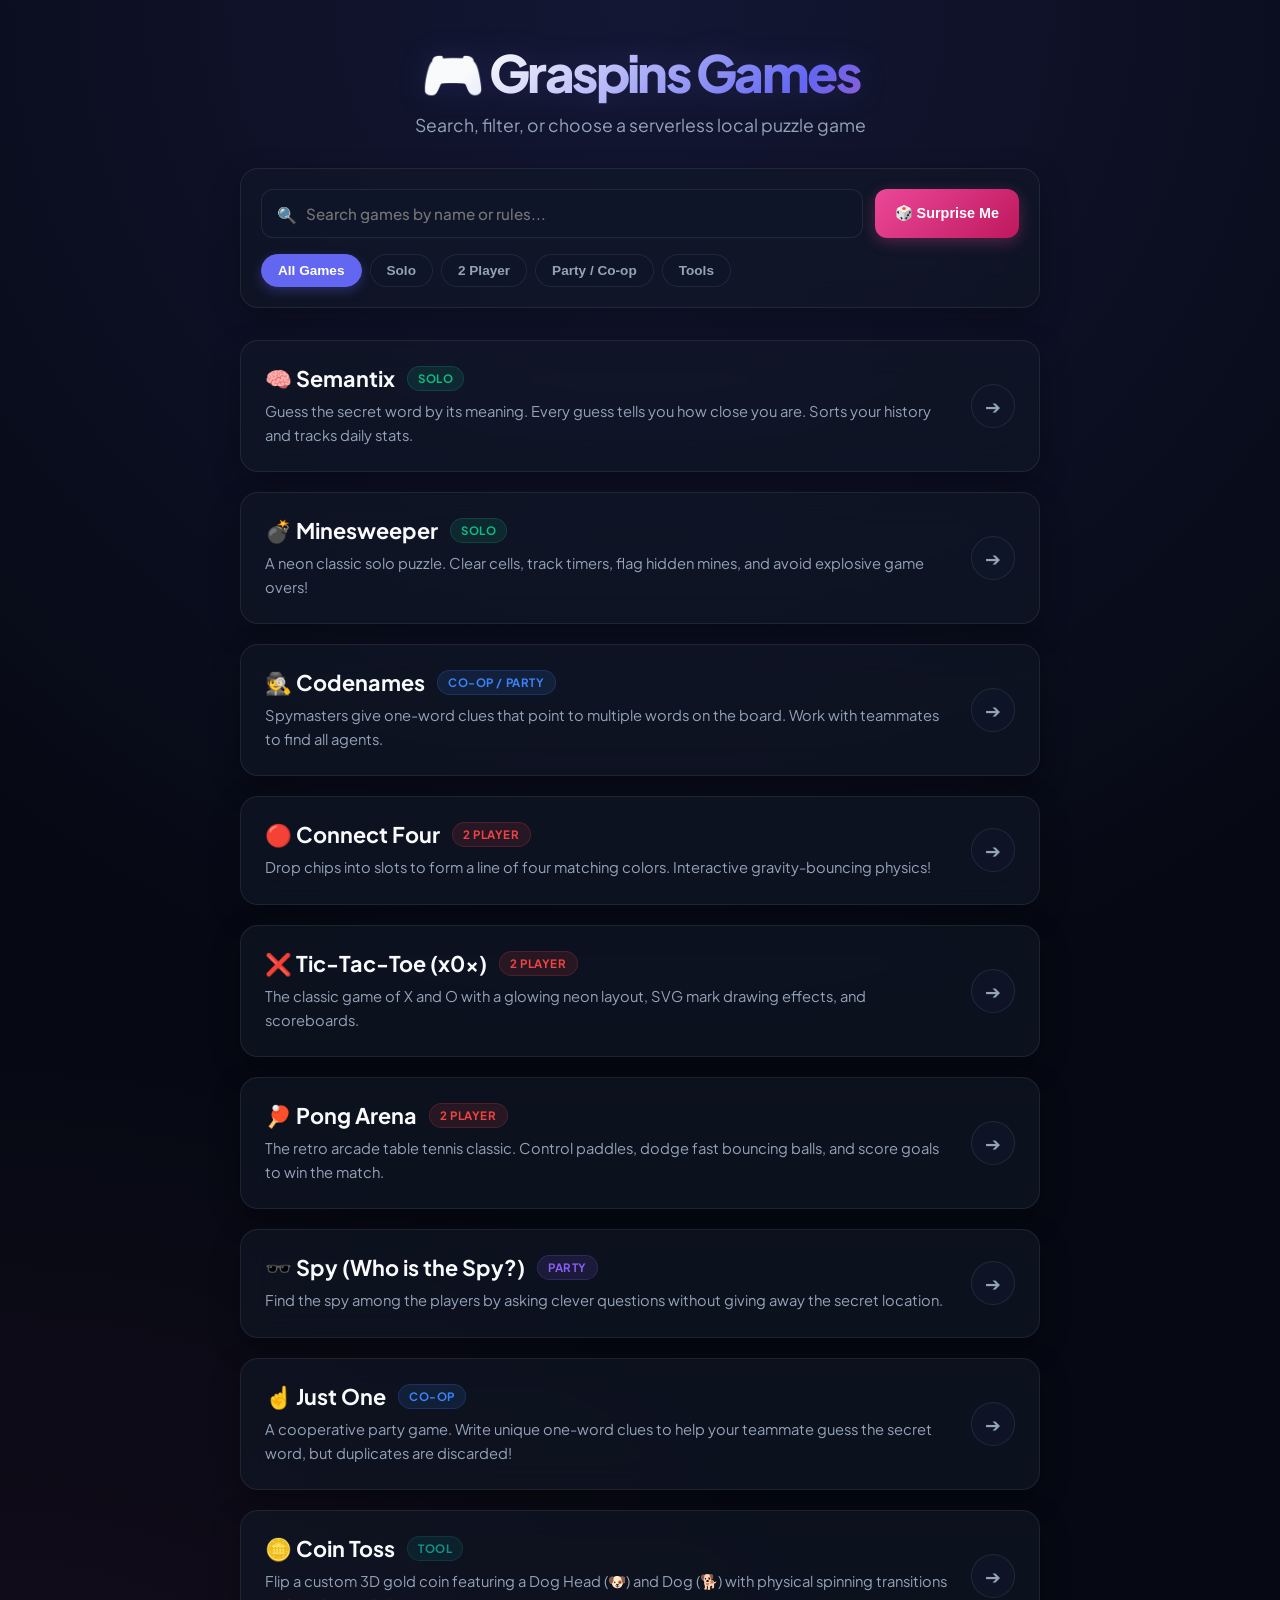
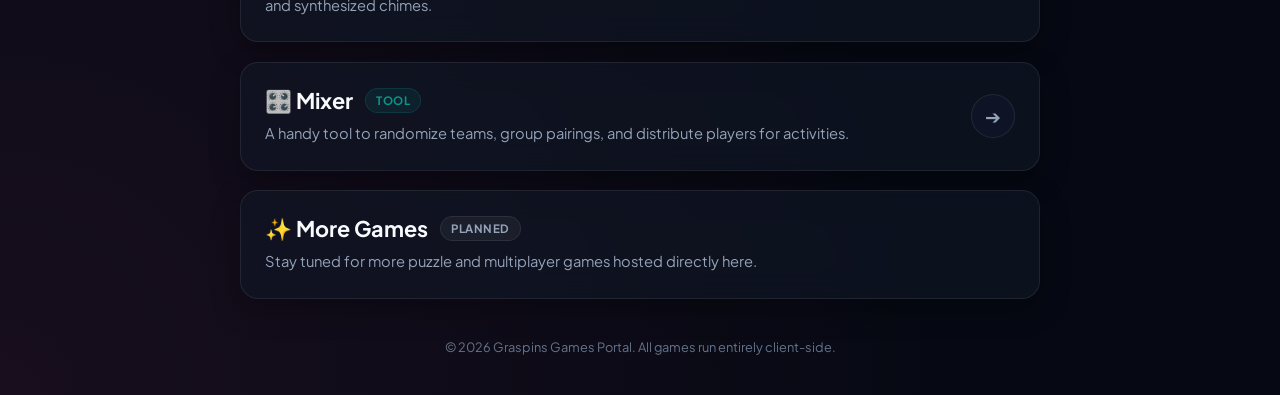
==== commit 173206ab: "feat: add Pong, Coin Toss, and Minesweeper mini-games with updated dashboard index" ====
--- a/index.html
+++ b/index.html
@@ -380,6 +380,18 @@
                 <div class="game-arrow">➔</div>
             </a>
 
+            <!-- MINESWEEPER -->
+            <a href="minesweeper/index.html" class="game-card" data-category="solo">
+                <div class="game-info">
+                    <div class="game-title">
+                        💣 Minesweeper
+                        <span class="badge badge--solo">Solo</span>
+                    </div>
+                    <div class="game-desc">A neon classic solo puzzle. Clear cells, track timers, flag hidden mines, and avoid explosive game overs!</div>
+                </div>
+                <div class="game-arrow">➔</div>
+            </a>
+
             <!-- CODENAMES -->
             <a href="codenames/index.html" class="game-card" data-category="party">
                 <div class="game-info">
@@ -417,6 +429,18 @@
                 <div class="game-arrow">➔</div>
             </a>
 
+            <!-- PONG -->
+            <a href="pong/index.html" class="game-card" data-category="2player">
+                <div class="game-info">
+                    <div class="game-title">
+                        🏓 Pong Arena
+                        <span class="badge badge--2player">2 Player</span>
+                    </div>
+                    <div class="game-desc">The retro arcade table tennis classic. Control paddles, dodge fast bouncing balls, and score goals to win the match.</div>
+                </div>
+                <div class="game-arrow">➔</div>
+            </a>
+
             <!-- SPY -->
             <a href="spy/index.html" class="game-card" data-category="party">
                 <div class="game-info">
@@ -450,7 +474,7 @@
                         🪙 Coin Toss
                         <span class="badge badge--tool">Tool</span>
                     </div>
-                    <div class="game-desc">Flip custom 3D gold/silver coins with physical spinning transitions and synthesized ringing chimes.</div>
+                    <div class="game-desc">Flip a custom 3D gold coin featuring a Dog Head (🐶) and Dog (🐕) with physical spinning transitions and synthesized chimes.</div>
                 </div>
                 <div class="game-arrow">➔</div>
             </a>
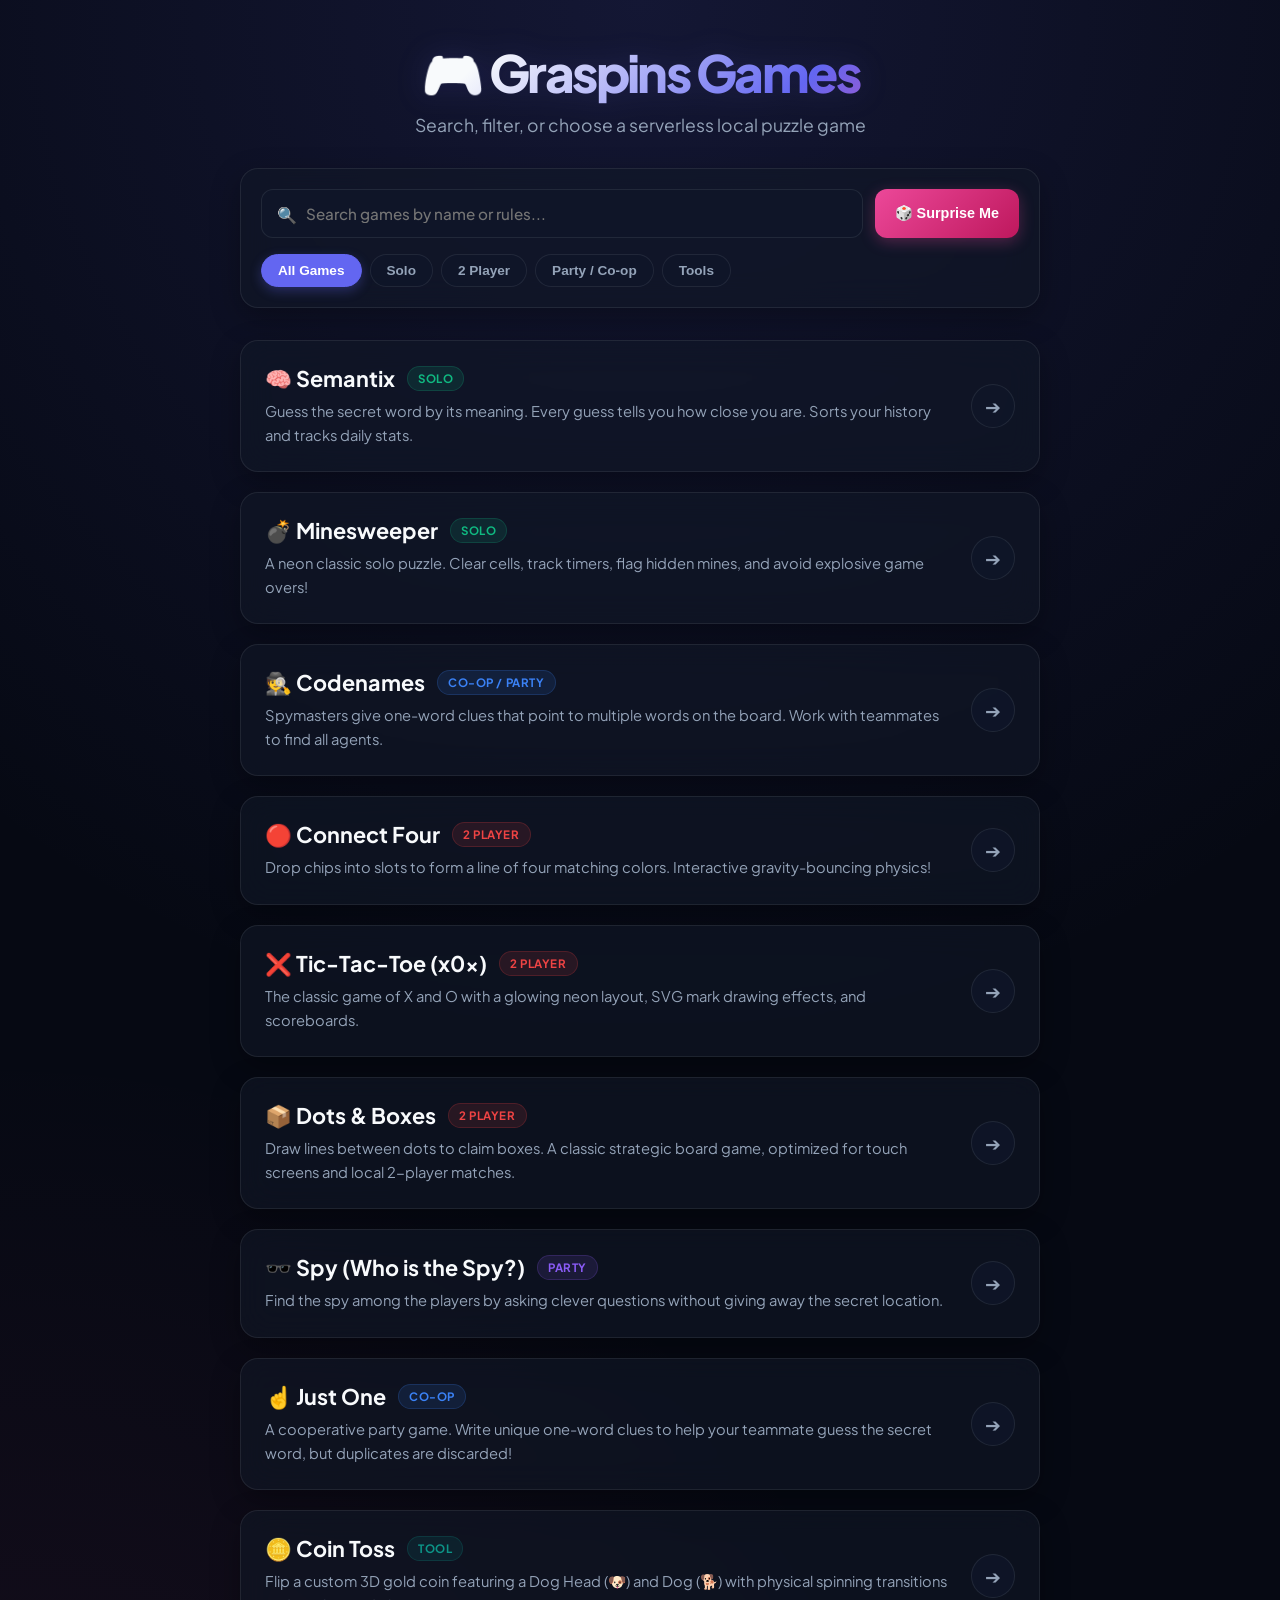
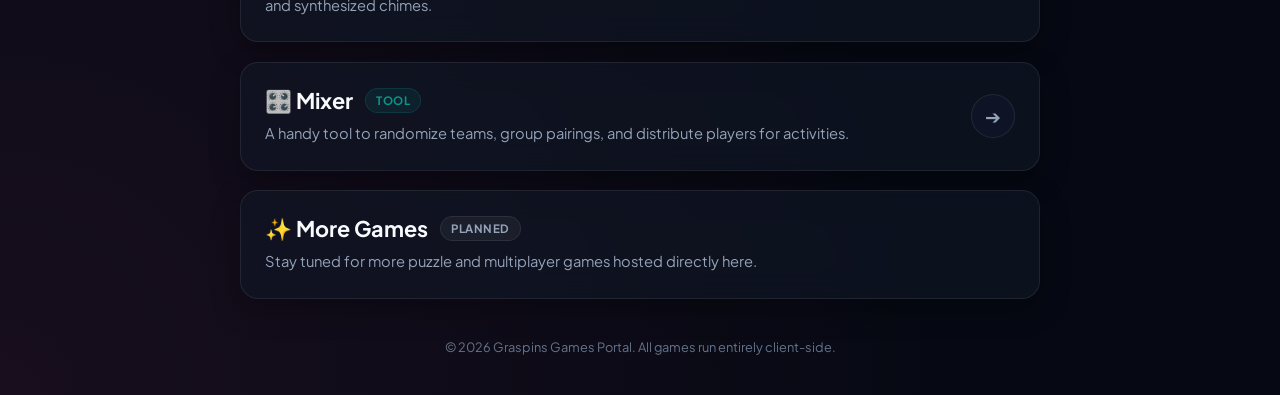
==== commit 3c0891a0: "feat: add Dots and Boxes game and update homepage directory" ====
--- a/index.html
+++ b/index.html
@@ -63,6 +63,7 @@
             margin-bottom: 8px;
             background: linear-gradient(135deg, #f8fafc 30%, #6366f1 70%, #ec4899 100%);
             -webkit-background-clip: text;
+            background-clip: text;
             -webkit-text-fill-color: transparent;
             filter: drop-shadow(0 0 15px rgba(99, 102, 241, 0.15));
             display: flex;
@@ -429,14 +430,14 @@
                 <div class="game-arrow">➔</div>
             </a>
 
-            <!-- PONG -->
-            <a href="pong/index.html" class="game-card" data-category="2player">
-                <div class="game-info">
-                    <div class="game-title">
-                        🏓 Pong Arena
+            <!-- DOTS AND BOXES -->
+            <a href="dotsandboxes/index.html" class="game-card" data-category="2player">
+                <div class="game-info">
+                    <div class="game-title">
+                        📦 Dots & Boxes
                         <span class="badge badge--2player">2 Player</span>
                     </div>
-                    <div class="game-desc">The retro arcade table tennis classic. Control paddles, dodge fast bouncing balls, and score goals to win the match.</div>
+                    <div class="game-desc">Draw lines between dots to claim boxes. A classic strategic board game, optimized for touch screens and local 2-player matches.</div>
                 </div>
                 <div class="game-arrow">➔</div>
             </a>
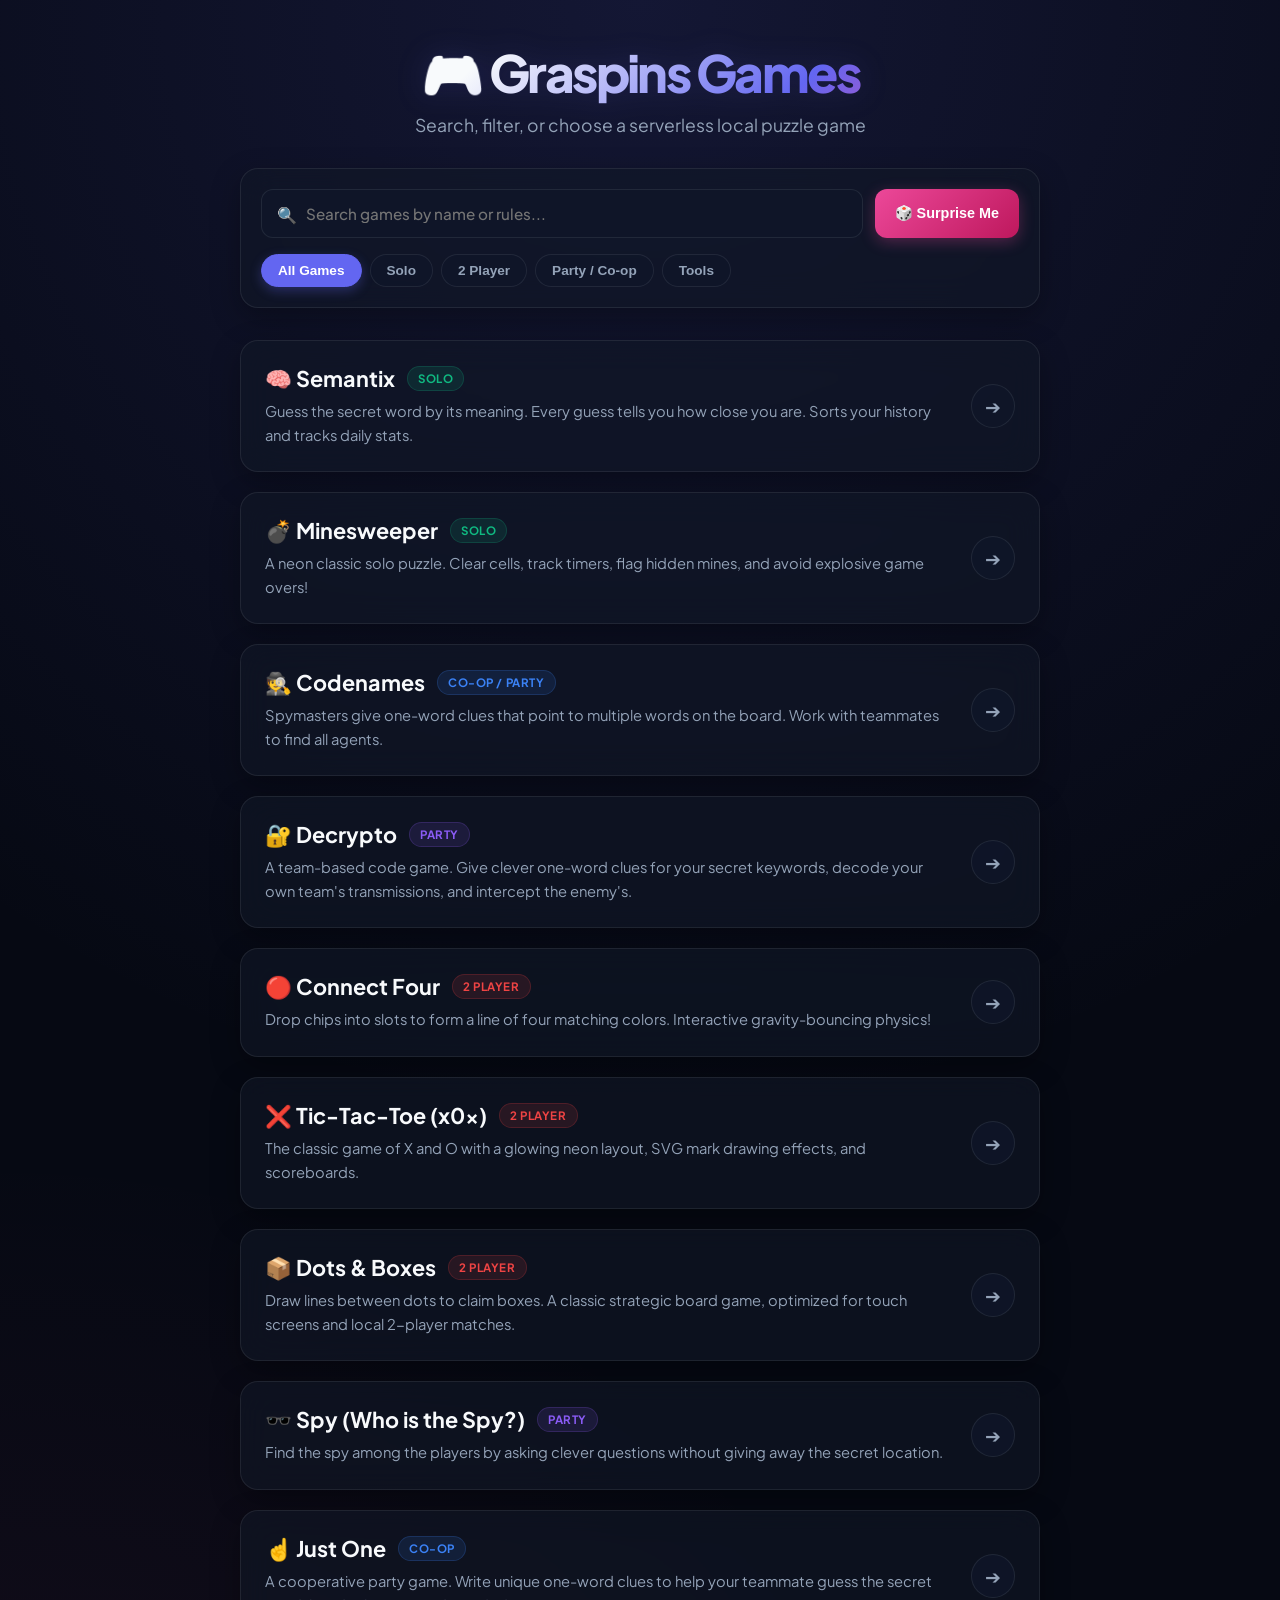
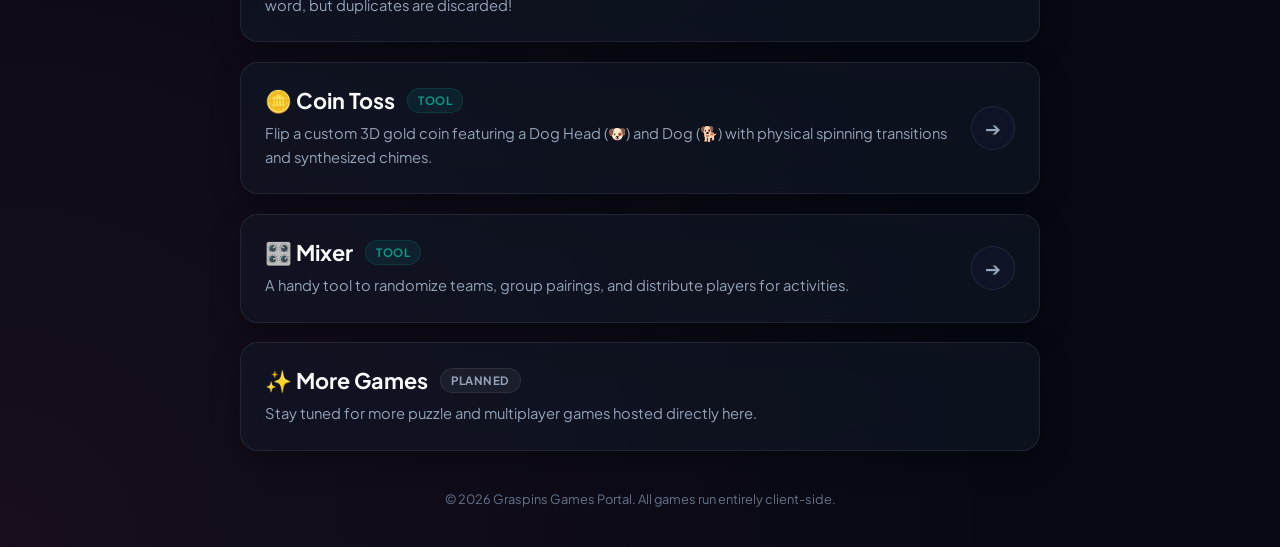
==== commit a188d084: "ui alignment boxes" ====
--- a/index.html
+++ b/index.html
@@ -402,6 +402,18 @@
                     </div>
                     <div class="game-desc">Spymasters give one-word clues that point to multiple words on the board.
                         Work with teammates to find all agents.</div>
+                </div>
+                <div class="game-arrow">➔</div>
+            </a>
+
+            <!-- DECRYPTO -->
+            <a href="http://decrypto.graspins.com/" class="game-card" data-category="party">
+                <div class="game-info">
+                    <div class="game-title">
+                        🔐 Decrypto
+                        <span class="badge badge--party">Party</span>
+                    </div>
+                    <div class="game-desc">A team-based code game. Give clever one-word clues for your secret keywords, decode your own team's transmissions, and intercept the enemy's.</div>
                 </div>
                 <div class="game-arrow">➔</div>
             </a>
